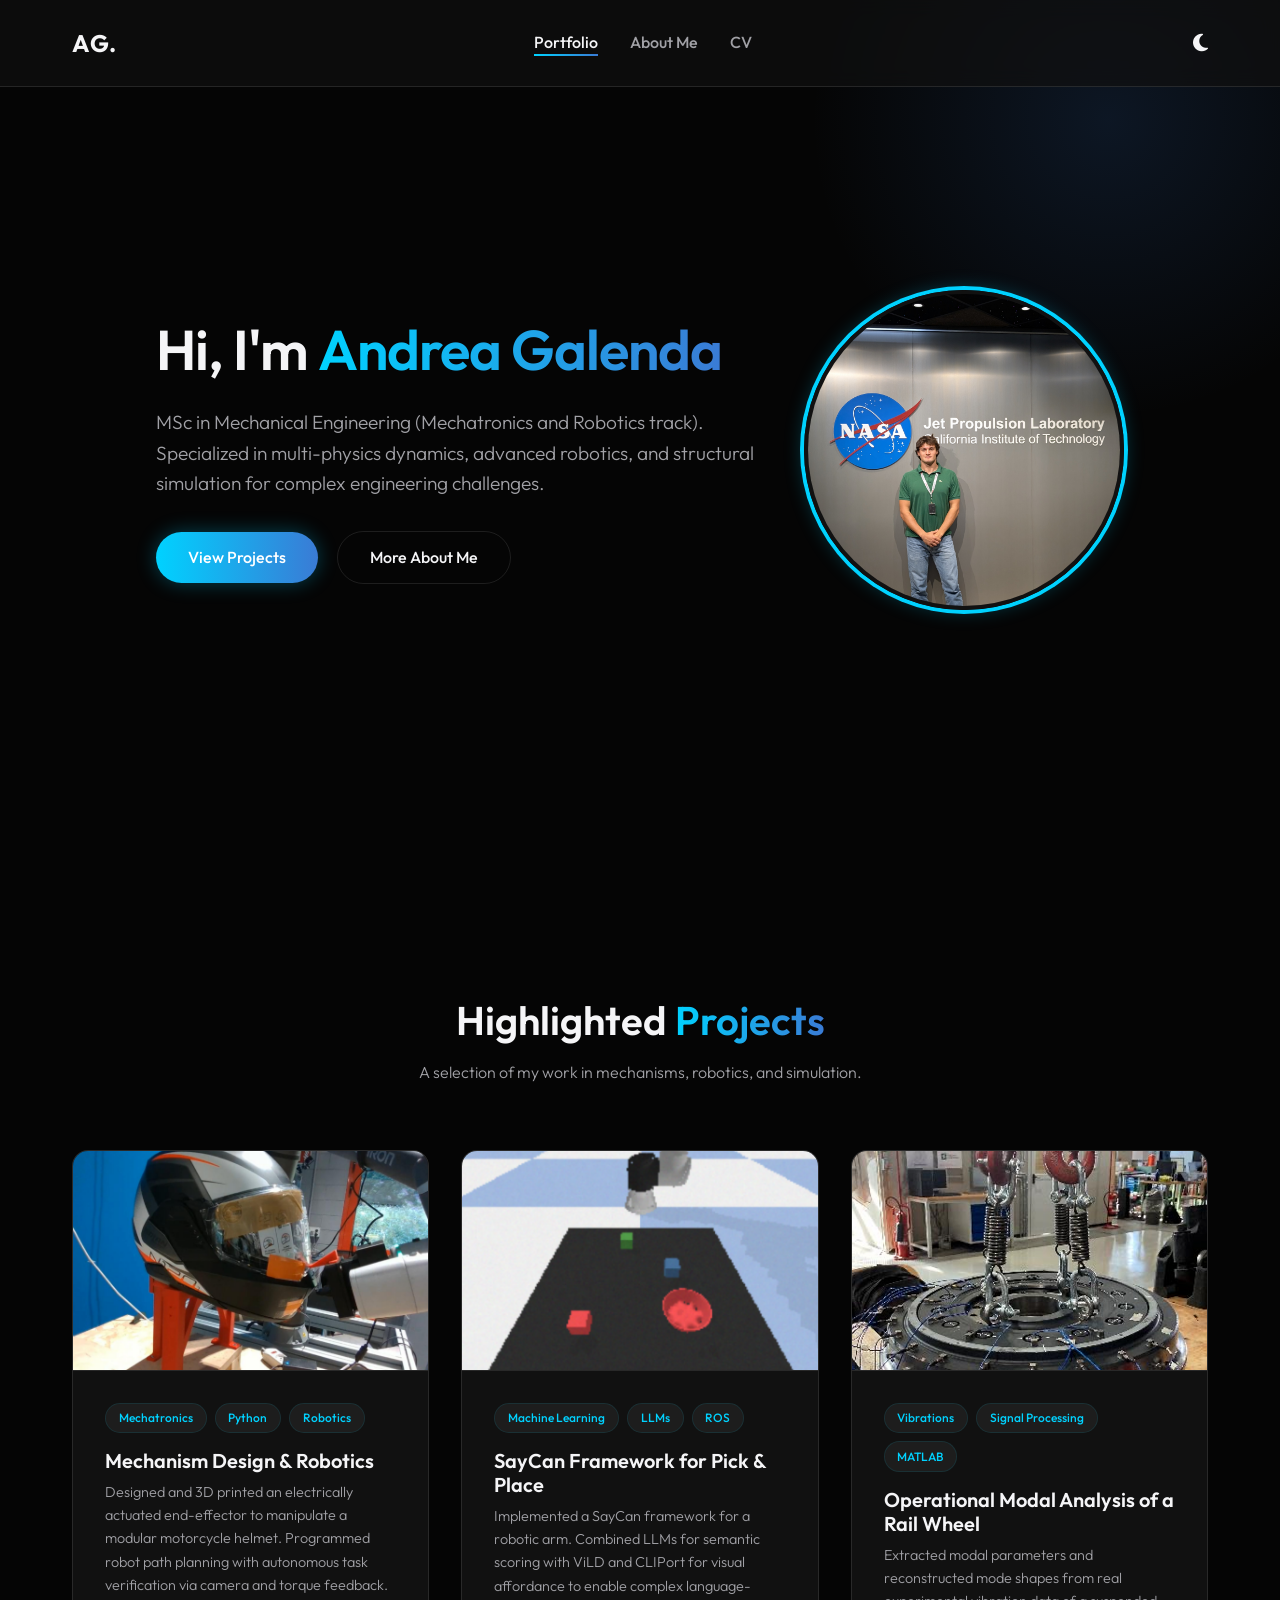
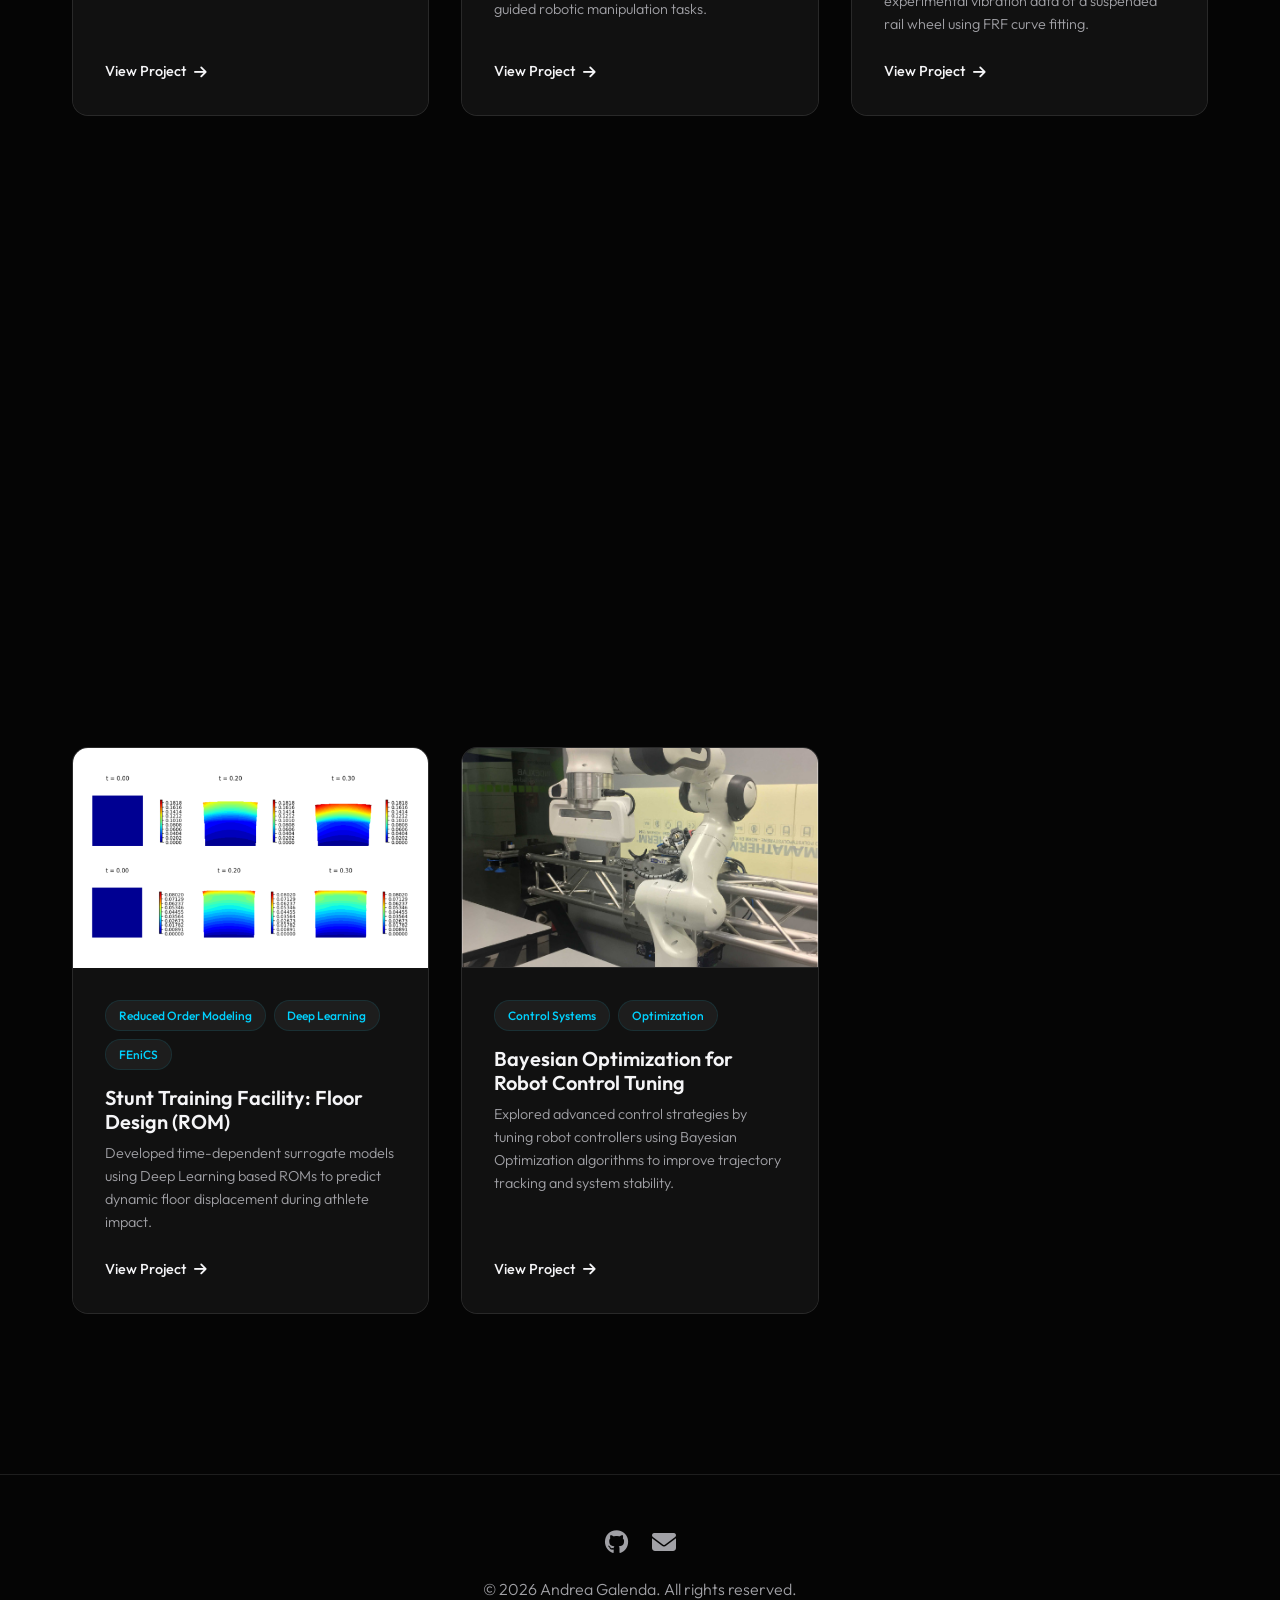
==== index.html @ 3ddd46b5 "Portfolio_website" ====
<!DOCTYPE html>
<html lang="en">
<head>
    <meta charset="UTF-8">
    <meta name="viewport" content="width=device-width, initial-scale=1.0">
    <title>Andrea Galenda | Robotics & Mechatronics Engineer</title>
    <meta name="description" content="Portfolio of Andrea Galenda, MSc in Robotics and Mechatronics Engineering, specializing in multi-physics dynamics, robotics, and advanced simulation.">
    <link rel="stylesheet" href="styles.css">
    <link rel="stylesheet" href="https://cdnjs.cloudflare.com/ajax/libs/font-awesome/6.4.0/css/all.min.css">
</head>
<body>

    <!-- Navigation -->
    <nav>
        <div class="container nav-content">
            <a href="index.html" class="logo">AG.</a>
            <ul class="nav-links">
                <li><a href="index.html" class="active">Portfolio</a></li>
                <li><a href="about.html">About Me</a></li>
                <li><a href="cv.html">CV</a></li>
            </ul>
            <button class="theme-toggle" id="theme-toggle" aria-label="Toggle dark/light mode">
                <i class="fas fa-moon" id="theme-icon"></i>
            </button>
        </div>
    </nav>

    <!-- Hero Section -->
    <section class="hero">
        <div class="container">
            <div class="hero-flex">
                <div class="hero-content">
                    <h1 class="fade-in">Hi, I'm <span class="gradient-text">Andrea Galenda</span></h1>
                    <p class="fade-in">MSc in Mechanical Engineering (Mechatronics and Robotics track). Specialized in multi-physics dynamics, advanced robotics, and structural simulation for complex engineering challenges.</p>
                    <div class="fade-in">
                        <a href="#projects" class="btn btn-primary">View Projects</a>
                        <a href="about.html" class="btn btn-secondary" style="margin-left: 1rem;">More About Me</a>
                    </div>
                </div>
                <img src="jpl-propic.jpg" alt="Andrea Galenda Profile Picture" class="profile-pic">
            </div>
        </div>
    </section>

    <!-- Projects Section -->
    <section id="projects" class="section">
        <div class="container">
            <div class="section-header fade-in">
                <h2>Highlighted <span class="gradient-text">Projects</span></h2>
                <p>A selection of my work in mechanisms, robotics, and simulation.</p>
            </div>

            <div class="projects-grid">
                <!-- Project 1 -->
                <div class="project-card fade-in">
                    <img src="Lab_Industrial_Robotics/Lab_industrial_robotics_cover_pic.png" alt="Mechanism Design and Robotics" class="project-image" id="img-robotics">
                    <div class="project-content">
                        <div class="project-tags">
                            <span class="tag">Mechatronics</span>
                            <span class="tag">Python</span>
                            <span class="tag">Robotics</span>
                        </div>
                        <h3 class="project-title">Mechanism Design & Robotics</h3>
                        <p class="project-desc">Designed and 3D printed an electrically actuated end-effector to manipulate a modular motorcycle helmet. Programmed robot path planning with autonomous task verification via camera and torque feedback.</p>
                        <a href="project-robotics.html" class="project-link">
                            View Project <i class="fas fa-arrow-right"></i>
                        </a>
                    </div>
                </div>

                <!-- Project 2 -->
                <div class="project-card fade-in">
                    <img src="Machine_Learning_for_Mechanical_Systems/PickPlace_setup.png" alt="SayCan for Pick and Place" class="project-image" id="img-saycan">
                    <div class="project-content">
                        <div class="project-tags">
                            <span class="tag">Machine Learning</span>
                            <span class="tag">LLMs</span>
                            <span class="tag">ROS</span>
                        </div>
                        <h3 class="project-title">SayCan Framework for Pick & Place</h3>
                        <p class="project-desc">Implemented a SayCan framework for a robotic arm. Combined LLMs for semantic scoring with ViLD and CLIPort for visual affordance to enable complex language-guided robotic manipulation tasks.</p>
                        <a href="project-saycan.html" class="project-link">
                            View Project <i class="fas fa-arrow-right"></i>
                        </a>
                    </div>
                </div>

                <!-- Project 3: Rail Wheel -->
                <div class="project-card fade-in">
                    <img src="Advanced_Dynamics_For_Mechanical_System/Images/wheel.png" alt="Rail Wheel Modal Analysis" class="project-image" id="img-railwheel">
                    <div class="project-content">
                        <div class="project-tags">
                            <span class="tag">Vibrations</span>
                            <span class="tag">Signal Processing</span>
                            <span class="tag">MATLAB</span>
                        </div>
                        <h3 class="project-title">Operational Modal Analysis of a Rail Wheel</h3>
                        <p class="project-desc">Extracted modal parameters and reconstructed mode shapes from real experimental vibration data of a suspended rail wheel using FRF curve fitting.</p>
                        <a href="project-railwheel.html" class="project-link">
                            View Project <i class="fas fa-arrow-right"></i>
                        </a>
                    </div>
                </div>

                <!-- Project 4: Harbour Crane FEA -->
                <div class="project-card fade-in">
                    <img src="Advanced_Dynamics_For_Mechanical_System/crane.jpeg" alt="Harbour Crane FEA" class="project-image" id="img-fea">
                    <div class="project-content">
                        <div class="project-tags">
                            <span class="tag">FEA</span>
                            <span class="tag">Structural Dynamics</span>
                            <span class="tag">MATLAB</span>
                        </div>
                        <h3 class="project-title">FEA of a Harbour Crane</h3>
                        <p class="project-desc">Developed a custom Finite Element model for a steel harbour crane to evaluate natural frequencies, FRFs, and dynamic response under moving loads.</p>
                        <a href="project-crane-fea.html" class="project-link">
                            View Project <i class="fas fa-arrow-right"></i>
                        </a>
                    </div>
                </div>

                <!-- Project 5 -->
                <div class="project-card fade-in">
                    <img src="Data_Analysis_for_Mechanical_Systems/Sketch.png" alt="Operational Modal Analysis" class="project-image" id="img-tierods" style="background-color: white; padding: 1rem; object-fit: contain;">
                    <div class="project-content">
                        <div class="project-tags">
                            <span class="tag">System Identification</span>
                            <span class="tag">Data Analysis</span>
                        </div>
                        <h3 class="project-title">Operational Modal Analysis</h3>
                        <p class="project-desc">Reconstructed Modal Parameters and FRFs of tie rods from natural excitation data using FDD algorithm. Isolated parameter variations due to structural damage from thermal disturbances.</p>
                        <a href="project-tierods.html" class="project-link">
                            View Project <i class="fas fa-arrow-right"></i>
                        </a>
                    </div>
                </div>

                <!-- Project 6: Playground Safety ROM -->
                <div class="project-card fade-in">
                    <img src="Model_Order_Reduction/Playground_Safety/Cover_pic.png" alt="Playground Safety ROM" class="project-image" id="img-rom1" style="background-color: white; padding: 1rem; object-fit: contain;">
                    <div class="project-content">
                        <div class="project-tags">
                            <span class="tag">Reduced Order Modeling</span>
                            <span class="tag">Deep Learning</span>
                            <span class="tag">FEniCS</span>
                        </div>
                        <h3 class="project-title">Playground Safety: Material Design (ROM)</h3>
                        <p class="project-desc">Implemented Reduced Order Models (POD-NN & DL-ROM) to approximate the static elastic response of a playground floor structure under load.</p>
                        <a href="project-rom-1.html" class="project-link">
                            View Project <i class="fas fa-arrow-right"></i>
                        </a>
                    </div>
                </div>

                <!-- Project 7: Stunt Training Facility ROM -->
                <div class="project-card fade-in">
                    <img src="Model_Order_Reduction/Stunt_Training_Facility/Cover.png" alt="Stunt Training Facility ROM" class="project-image" id="img-rom2" style="background-color: white; padding: 1rem; object-fit: contain;">
                    <div class="project-content">
                        <div class="project-tags">
                            <span class="tag">Reduced Order Modeling</span>
                            <span class="tag">Deep Learning</span>
                            <span class="tag">FEniCS</span>
                        </div>
                        <h3 class="project-title">Stunt Training Facility: Floor Design (ROM)</h3>
                        <p class="project-desc">Developed time-dependent surrogate models using Deep Learning based ROMs to predict dynamic floor displacement during athlete impact.</p>
                        <a href="project-rom-2.html" class="project-link">
                            View Project <i class="fas fa-arrow-right"></i>
                        </a>
                    </div>
                </div>
                
                <!-- Project 8 -->
                <div class="project-card fade-in">
                    <img src="Machine_Learning_for_Mechanical_Systems/BO_setup.jpg" alt="Bayesian Optimization" class="project-image" id="img-bayes">
                    <div class="project-content">
                        <div class="project-tags">
                            <span class="tag">Control Systems</span>
                            <span class="tag">Optimization</span>
                        </div>
                        <h3 class="project-title">Bayesian Optimization for Robot Control Tuning</h3>
                        <p class="project-desc">Explored advanced control strategies by tuning robot controllers using Bayesian Optimization algorithms to improve trajectory tracking and system stability.</p>
                        <a href="project-bayes.html" class="project-link">
                            View Project <i class="fas fa-arrow-right"></i>
                        </a>
                    </div>
                </div>

            </div>
        </div>
    </section>

    <!-- Footer -->
    <footer>
        <div class="container">
            <div class="social-links">
                <a href="https://github.com/andreagalenda" target="_blank" aria-label="GitHub"><i class="fab fa-github"></i></a>
                <a href="mailto:andrea.galenda@gmail.com" aria-label="Email"><i class="fas fa-envelope"></i></a>
            </div>
            <p>&copy; 2026 Andrea Galenda. All rights reserved.</p>
        </div>
    </footer>

    <script src="script.js"></script>
</body>
</html>
---- styles.css ----
@import url('https://fonts.googleapis.com/css2?family=Outfit:wght@300;400;500;600;700&display=swap');

:root {
  --bg-color: #050505;
  --surface-color: #111111;
  --surface-hover: #1a1a1a;
  --primary-color: #00d2ff;
  --secondary-color: #3a7bd5;
  --text-primary: #f5f5f7;
  --text-secondary: #a1a1a6;
  --border-color: rgba(255, 255, 255, 0.1);
  --glass-bg: rgba(17, 17, 17, 0.7);
  --glass-border: rgba(255, 255, 255, 0.05);
  --shadow-sm: 0 4px 6px -1px rgba(0, 0, 0, 0.1), 0 2px 4px -1px rgba(0, 0, 0, 0.06);
  --shadow-lg: 0 10px 15px -3px rgba(0, 0, 0, 0.5), 0 4px 6px -2px rgba(0, 0, 0, 0.25);
  --glow: 0 0 20px rgba(0, 210, 255, 0.3);
}

[data-theme="light"] {
  --bg-color: #f4f6f8;
  --surface-color: #ffffff;
  --surface-hover: #eef2f5;
  --primary-color: #0088cc;
  --secondary-color: #005580;
  --text-primary: #1a1a1a;
  --text-secondary: #555555;
  --border-color: rgba(0, 0, 0, 0.1);
  --glass-bg: rgba(255, 255, 255, 0.85);
  --glass-border: rgba(0, 0, 0, 0.05);
  --glow: 0 0 20px rgba(0, 136, 204, 0.3);
}

* {
  margin: 0;
  padding: 0;
  box-sizing: border-box;
}

body {
  font-family: 'Outfit', sans-serif;
  background-color: var(--bg-color);
  color: var(--text-primary);
  line-height: 1.6;
  overflow-x: hidden;
}

/* Typography */
h1, h2, h3, h4 {
  font-weight: 600;
  line-height: 1.2;
}

h1 { font-size: 3.5rem; letter-spacing: -1px; }
h2 { font-size: 2.5rem; margin-bottom: 1rem; }
h3 { font-size: 1.5rem; margin-bottom: 0.5rem; }
p { color: var(--text-secondary); margin-bottom: 1rem; font-weight: 300; }

.gradient-text {
  background: linear-gradient(to right, var(--primary-color), var(--secondary-color));
  -webkit-background-clip: text;
  background-clip: text;
  color: transparent;
  display: inline-block;
}

/* Layout */
.container {
  max-width: 1200px;
  margin: 0 auto;
  padding: 0 2rem;
}

/* Navigation */
nav {
  position: fixed;
  top: 0;
  left: 0;
  width: 100%;
  padding: 1.5rem 0;
  z-index: 1000;
  transition: all 0.3s ease;
  backdrop-filter: blur(10px);
  background: var(--glass-bg);
  border-bottom: 1px solid var(--border-color);
}

.nav-content {
  display: flex;
  justify-content: space-between;
  align-items: center;
}

.logo {
  font-size: 1.5rem;
  font-weight: 700;
  color: var(--text-primary);
  text-decoration: none;
  letter-spacing: 1px;
}

.nav-links {
  display: flex;
  gap: 2rem;
  list-style: none;
}

.nav-links a {
  color: var(--text-secondary);
  text-decoration: none;
  font-weight: 500;
  transition: color 0.3s ease;
  position: relative;
}

.nav-links a:hover,
.nav-links a.active {
  color: var(--text-primary);
}

.nav-links a::after {
  content: '';
  position: absolute;
  width: 0;
  height: 2px;
  bottom: -4px;
  left: 0;
  background: linear-gradient(to right, var(--primary-color), var(--secondary-color));
  transition: width 0.3s ease;
}

.nav-links a:hover::after,
.nav-links a.active::after {
  width: 100%;
}

/* Hero Section */
.hero {
  height: 100vh;
  display: flex;
  align-items: center;
  position: relative;
}

.hero::before {
  content: '';
  position: absolute;
  top: -20%;
  right: -10%;
  width: 600px;
  height: 600px;
  background: radial-gradient(circle, rgba(58, 123, 213, 0.15) 0%, transparent 70%);
  border-radius: 50%;
  z-index: -1;
}

.hero-content {
  max-width: 600px;
  animation: fadeUp 1s ease forwards;
  opacity: 0;
  transform: translateY(20px);
}

.hero-flex {
  display: flex;
  align-items: center;
  justify-content: space-between;
  gap: 3rem;
  width: 100%;
}

.profile-pic {
  width: 320px;
  height: 320px;
  border-radius: 50%;
  object-fit: cover;
  border: 4px solid var(--surface-color);
  box-shadow: 0 0 0 4px var(--primary-color), var(--glow);
  flex-shrink: 0;
  animation: fadeUp 1s ease forwards 0.2s;
  opacity: 0;
  transform: translateY(20px);
}

.theme-toggle {
  background: none;
  border: none;
  color: var(--text-primary);
  font-size: 1.25rem;
  cursor: pointer;
  margin-left: 1.5rem;
  display: flex;
  align-items: center;
  transition: color 0.3s ease;
}

.theme-toggle:hover {
  color: var(--primary-color);
}

.hero h1 {
  margin-bottom: 1.5rem;
}

.hero p {
  font-size: 1.2rem;
  max-width: 600px;
  margin-bottom: 2rem;
}

/* Buttons */
.btn {
  display: inline-block;
  padding: 0.8rem 2rem;
  border-radius: 30px;
  text-decoration: none;
  font-weight: 500;
  transition: all 0.3s ease;
  cursor: pointer;
  border: none;
}

.btn-primary {
  background: linear-gradient(to right, var(--primary-color), var(--secondary-color));
  color: #fff;
  box-shadow: var(--glow);
}

.btn-primary:hover {
  transform: translateY(-2px);
  box-shadow: 0 0 30px rgba(0, 210, 255, 0.5);
}

.btn-secondary {
  background: transparent;
  color: var(--text-primary);
  border: 1px solid var(--border-color);
}

.btn-secondary:hover {
  background: var(--surface-hover);
  border-color: var(--text-secondary);
}

/* Projects Section */
.section {
  padding: 6rem 0;
}

.section-header {
  margin-bottom: 4rem;
  text-align: center;
}

.projects-grid {
  display: grid;
  grid-template-columns: repeat(auto-fill, minmax(350px, 1fr));
  gap: 2rem;
}

.project-card {
  background: var(--surface-color);
  border: 1px solid var(--border-color);
  border-radius: 16px;
  overflow: hidden;
  transition: all 0.4s ease;
  display: flex;
  flex-direction: column;
  position: relative;
  z-index: 1;
}

.project-card:hover {
  transform: translateY(-10px);
  box-shadow: var(--shadow-lg), var(--glow);
  border-color: rgba(0, 210, 255, 0.3);
}

.project-image {
  width: 100%;
  height: 220px;
  object-fit: cover;
  border-bottom: 1px solid var(--border-color);
  transition: transform 0.5s ease;
}

.project-card:hover .project-image {
  transform: scale(1.05);
}

.project-content {
  padding: 2rem;
  flex-grow: 1;
  display: flex;
  flex-direction: column;
  background: var(--surface-color);
  position: relative;
}

.project-tags {
  display: flex;
  gap: 0.5rem;
  margin-bottom: 1rem;
  flex-wrap: wrap;
}

.tag {
  background: rgba(255, 255, 255, 0.05);
  padding: 0.3rem 0.8rem;
  border-radius: 20px;
  font-size: 0.75rem;
  font-weight: 500;
  color: var(--primary-color);
  border: 1px solid rgba(0, 210, 255, 0.1);
}

.project-title {
  font-size: 1.25rem;
  margin-bottom: 0.5rem;
}

.project-desc {
  font-size: 0.9rem;
  flex-grow: 1;
  margin-bottom: 1.5rem;
}

.project-link {
  display: inline-flex;
  align-items: center;
  gap: 0.5rem;
  color: var(--text-primary);
  text-decoration: none;
  font-size: 0.9rem;
  font-weight: 500;
  transition: color 0.3s ease;
  margin-top: auto;
}

.project-link:hover {
  color: var(--primary-color);
}

/* About & CV Pages */
.page-header {
  padding-top: 8rem;
  padding-bottom: 4rem;
  text-align: center;
}

.content-box {
  background: var(--surface-color);
  border: 1px solid var(--border-color);
  border-radius: 20px;
  padding: 3rem;
  margin-bottom: 2rem;
  text-align: left;
}

.timeline {
  position: relative;
  max-width: 800px;
  margin: 0 auto;
}

.timeline::before {
  content: '';
  position: absolute;
  top: 0;
  left: 20px;
  height: 100%;
  width: 2px;
  background: var(--border-color);
}

.timeline-item {
  position: relative;
  padding-left: 60px;
  margin-bottom: 3rem;
}

.timeline-item::before {
  content: '';
  position: absolute;
  top: 0;
  left: 14px;
  width: 14px;
  height: 14px;
  border-radius: 50%;
  background: var(--primary-color);
  box-shadow: 0 0 10px var(--primary-color);
}

.timeline-date {
  font-size: 0.9rem;
  color: var(--primary-color);
  font-weight: 600;
  margin-bottom: 0.5rem;
  display: block;
}

.cv-download-cards {
  display: grid;
  grid-template-columns: repeat(auto-fit, minmax(250px, 1fr));
  gap: 2rem;
  margin-top: 3rem;
}

.cv-card {
  background: var(--surface-color);
  border: 1px solid var(--border-color);
  border-radius: 16px;
  padding: 2rem;
  text-align: center;
  transition: all 0.3s ease;
}

.cv-card:hover {
  border-color: var(--primary-color);
  transform: translateY(-5px);
}

.cv-icon {
  font-size: 3rem;
  margin-bottom: 1rem;
  color: var(--secondary-color);
}

/* Animations */
@keyframes fadeUp {
  to {
    opacity: 1;
    transform: translateY(0);
  }
}

.fade-in {
  opacity: 0;
  transform: translateY(20px);
  transition: opacity 0.6s ease-out, transform 0.6s ease-out;
}

.fade-in.visible {
  opacity: 1;
  transform: translateY(0);
}

/* Footer */
footer {
  padding: 3rem 0;
  text-align: center;
  border-top: 1px solid var(--border-color);
  margin-top: 4rem;
}

.social-links {
  display: flex;
  justify-content: center;
  gap: 1.5rem;
  margin-bottom: 1rem;
}

.social-links a {
  color: var(--text-secondary);
  font-size: 1.5rem;
  transition: color 0.3s ease;
}

.social-links a:hover {
  color: var(--primary-color);
}

/* Responsive */
@media (max-width: 768px) {
  h1 { font-size: 2.5rem; }
  h2 { font-size: 2rem; }
  .nav-links { display: none; }
  .hero-flex { flex-direction: column-reverse; text-align: center; justify-content: center; gap: 2rem;}
  .profile-pic { width: 250px; height: 250px; }
  .projects-grid { grid-template-columns: 1fr; }
}
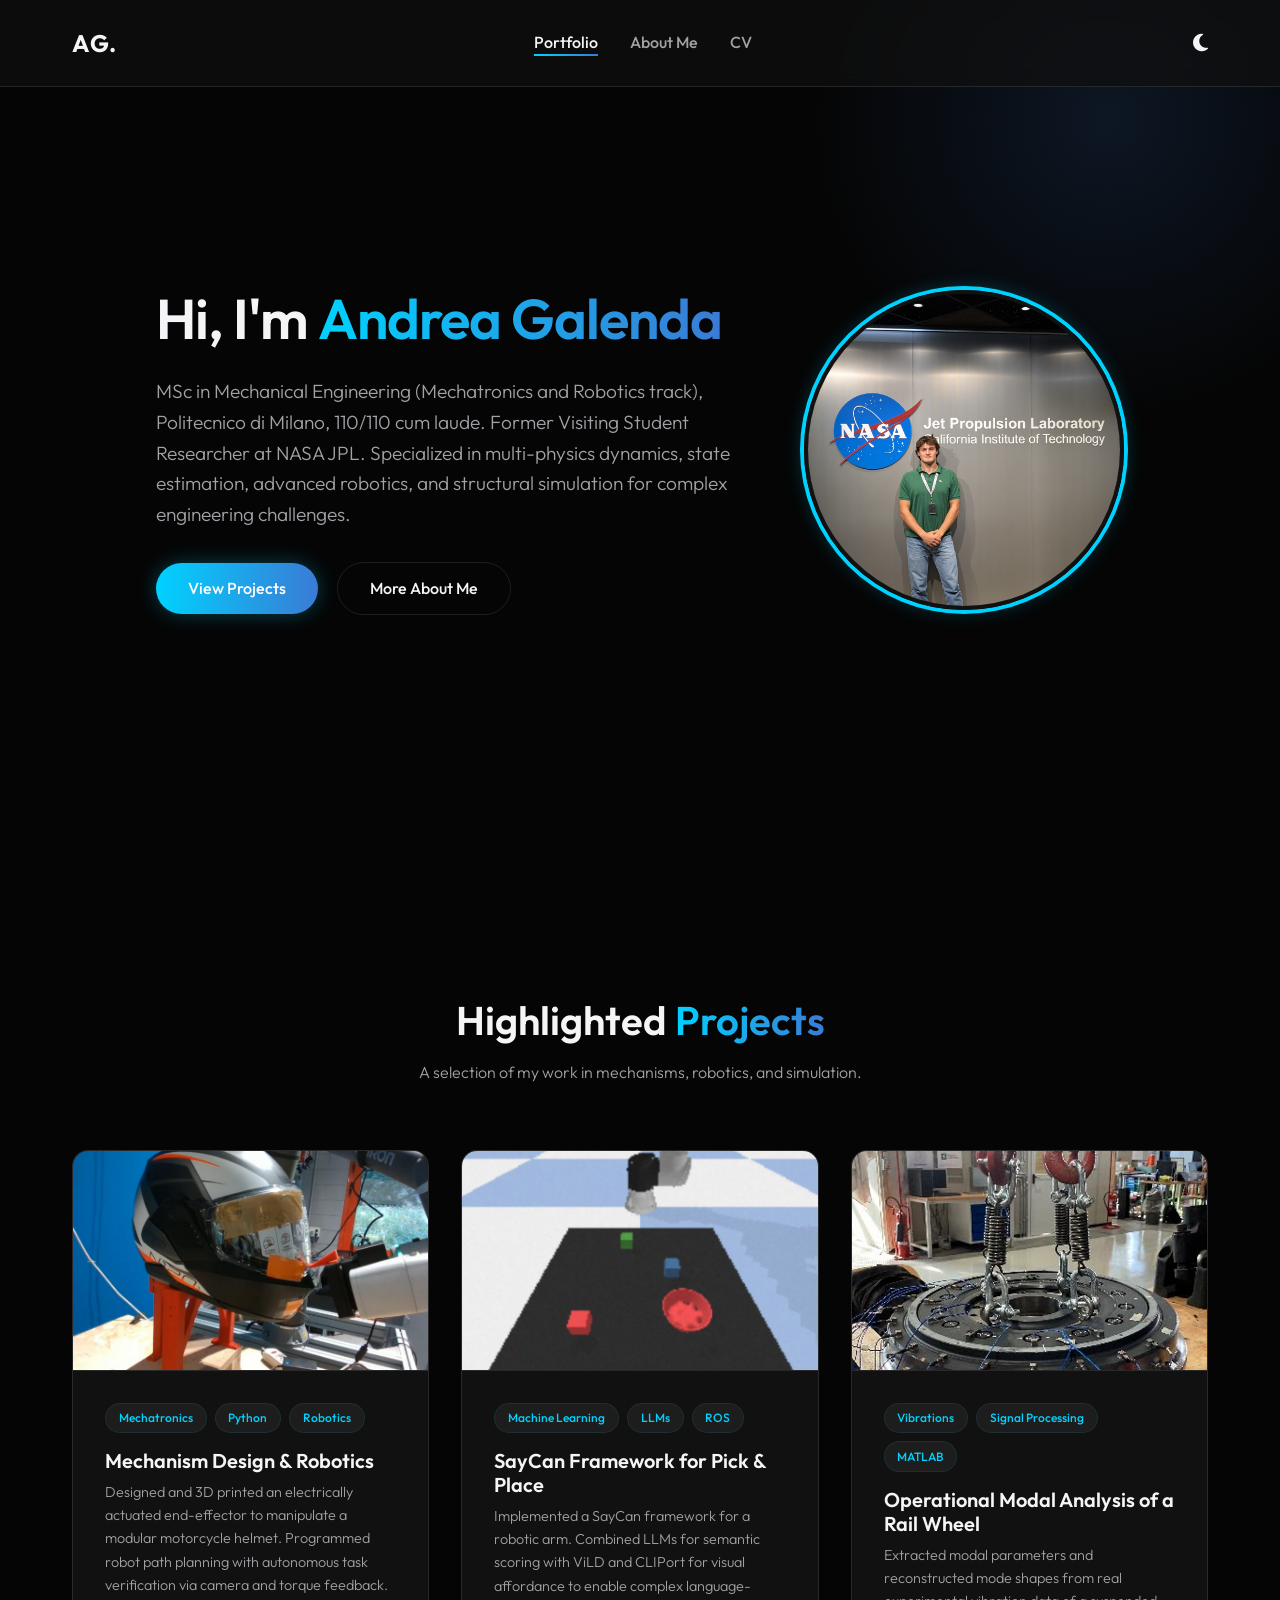
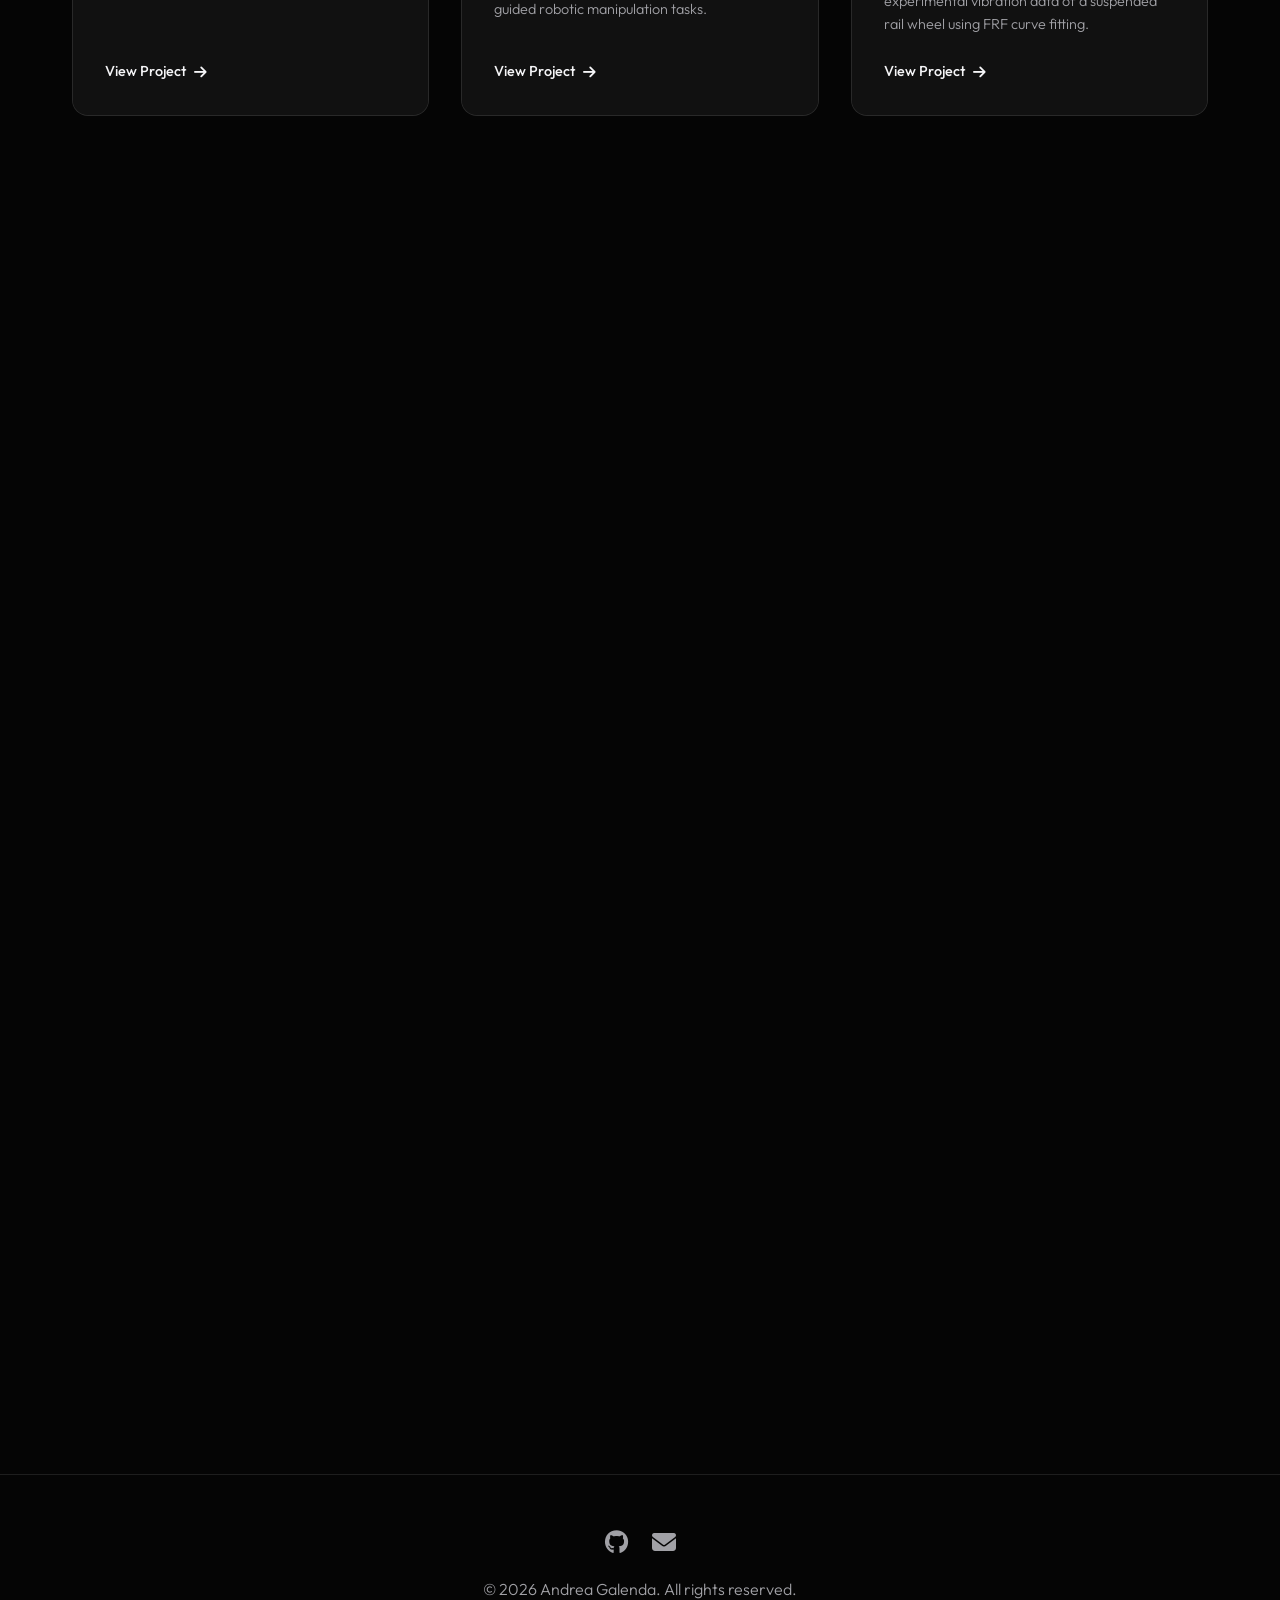
==== commit 3d0f8c55: "Updated grad date" ====
--- a/index.html
+++ b/index.html
@@ -4,7 +4,7 @@
     <meta charset="UTF-8">
     <meta name="viewport" content="width=device-width, initial-scale=1.0">
     <title>Andrea Galenda | Robotics & Mechatronics Engineer</title>
-    <meta name="description" content="Portfolio of Andrea Galenda, MSc in Robotics and Mechatronics Engineering, specializing in multi-physics dynamics, robotics, and advanced simulation.">
+    <meta name="description" content="Portfolio of Andrea Galenda, MSc in Mechanical Engineering (Mechatronics and Robotics, 110/110 cum laude), specializing in multi-physics dynamics, robotics, and advanced simulation.">
     <link rel="stylesheet" href="styles.css">
     <link rel="stylesheet" href="https://cdnjs.cloudflare.com/ajax/libs/font-awesome/6.4.0/css/all.min.css">
 </head>
@@ -31,7 +31,7 @@
             <div class="hero-flex">
                 <div class="hero-content">
                     <h1 class="fade-in">Hi, I'm <span class="gradient-text">Andrea Galenda</span></h1>
-                    <p class="fade-in">MSc in Mechanical Engineering (Mechatronics and Robotics track). Specialized in multi-physics dynamics, advanced robotics, and structural simulation for complex engineering challenges.</p>
+                    <p class="fade-in">MSc in Mechanical Engineering (Mechatronics and Robotics track), Politecnico di Milano, 110/110 cum laude. Former Visiting Student Researcher at NASA JPL. Specialized in multi-physics dynamics, state estimation, advanced robotics, and structural simulation for complex engineering challenges.</p>
                     <div class="fade-in">
                         <a href="#projects" class="btn btn-primary">View Projects</a>
                         <a href="about.html" class="btn btn-secondary" style="margin-left: 1rem;">More About Me</a>
